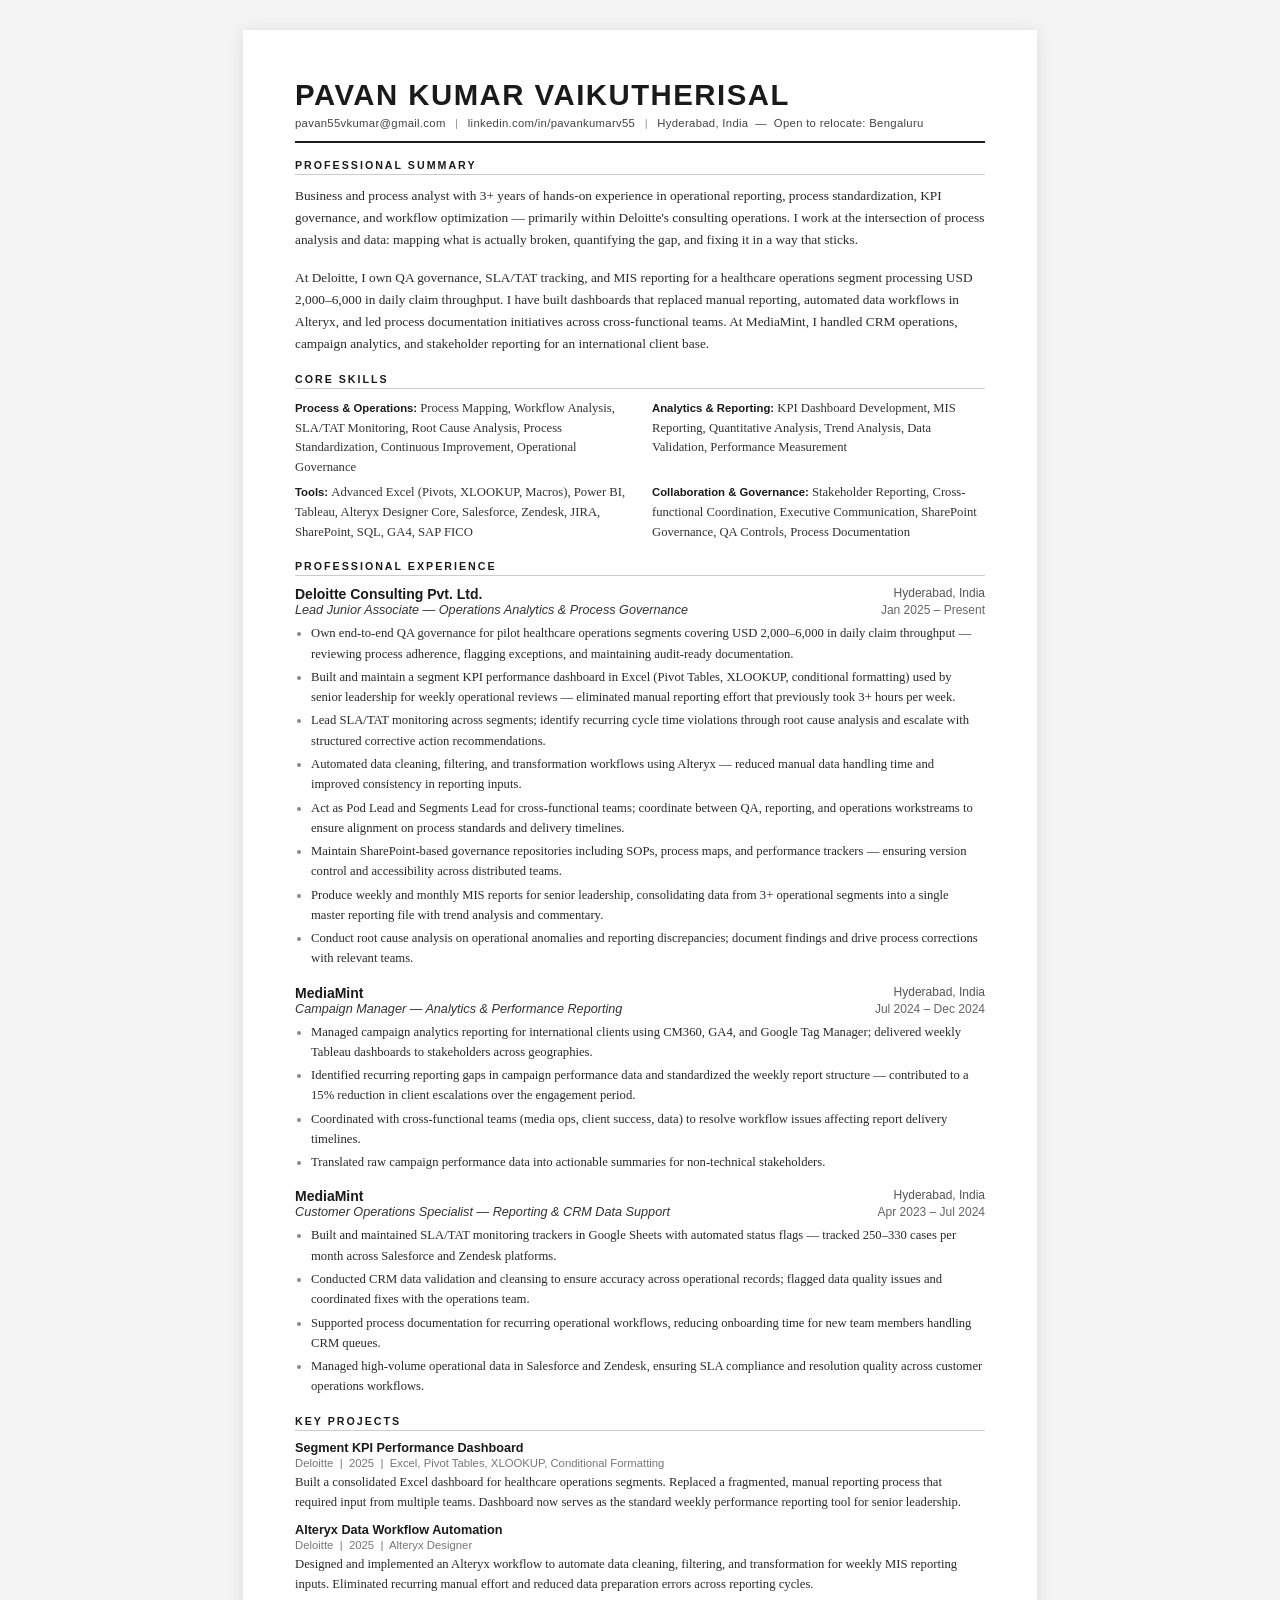
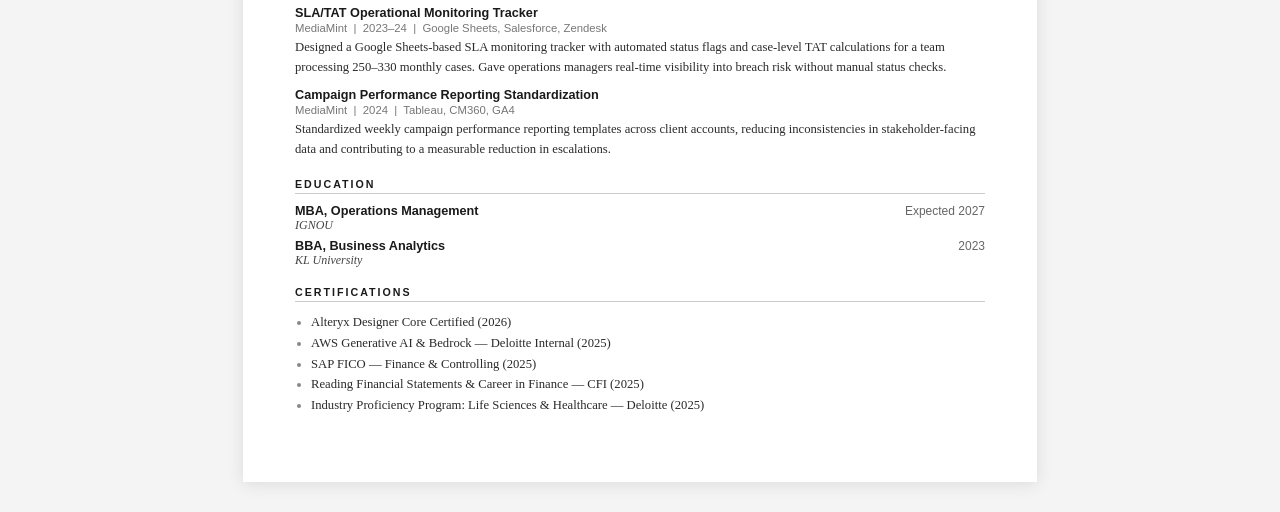
==== assets/Pavan_Kumar_Resume.html @ 333f991f "Add portfolio website, root README, requirements, and stripped resume" ====
<!DOCTYPE html>
<html lang="en">
<head>
  <meta charset="UTF-8" />
  <meta name="viewport" content="width=device-width, initial-scale=1.0" />
  <title>Pavan Kumar Vaikutherisal — Resume</title>
  <style>
    * {
      margin: 0;
      padding: 0;
      box-sizing: border-box;
    }

    body {
      font-family: 'Georgia', 'Times New Roman', serif;
      font-size: 10.5pt;
      color: #1a1a1a;
      background: #f4f4f4;
      padding: 30px 0;
    }

    .page {
      width: 794px;
      margin: 0 auto;
      background: #ffffff;
      padding: 48px 52px;
      box-shadow: 0 2px 16px rgba(0,0,0,0.10);
    }

    /* Header */
    .header {
      border-bottom: 2.5px solid #1a1a1a;
      padding-bottom: 12px;
      margin-bottom: 16px;
    }

    .header h1 {
      font-family: 'Arial', sans-serif;
      font-size: 22pt;
      font-weight: 700;
      letter-spacing: 1.5px;
      text-transform: uppercase;
      color: #1a1a1a;
      margin-bottom: 5px;
    }

    .contact-line {
      font-family: 'Arial', sans-serif;
      font-size: 8.5pt;
      color: #444;
      letter-spacing: 0.3px;
    }

    .contact-line a {
      color: #444;
      text-decoration: none;
    }

    .contact-line span {
      margin: 0 6px;
      color: #999;
    }

    /* Section */
    .section {
      margin-bottom: 18px;
    }

    .section-title {
      font-family: 'Arial', sans-serif;
      font-size: 8pt;
      font-weight: 700;
      letter-spacing: 2px;
      text-transform: uppercase;
      color: #1a1a1a;
      border-bottom: 1px solid #cccccc;
      padding-bottom: 3px;
      margin-bottom: 10px;
    }

    /* Summary */
    .summary p {
      font-size: 10pt;
      line-height: 1.65;
      color: #2a2a2a;
    }

    /* Skills Grid */
    .skills-grid {
      display: grid;
      grid-template-columns: 1fr 1fr;
      gap: 6px 24px;
    }

    .skill-row {
      font-size: 9.5pt;
      line-height: 1.55;
    }

    .skill-label {
      font-family: 'Arial', sans-serif;
      font-weight: 700;
      font-size: 8.5pt;
      color: #1a1a1a;
    }

    .skill-value {
      color: #333;
    }

    /* Job Entry */
    .job {
      margin-bottom: 16px;
    }

    .job-header {
      display: flex;
      justify-content: space-between;
      align-items: flex-start;
      margin-bottom: 1px;
    }

    .job-company {
      font-family: 'Arial', sans-serif;
      font-weight: 700;
      font-size: 10.5pt;
      color: #1a1a1a;
    }

    .job-location {
      font-family: 'Arial', sans-serif;
      font-size: 9pt;
      color: #555;
      text-align: right;
    }

    .job-title-row {
      display: flex;
      justify-content: space-between;
      margin-bottom: 6px;
    }

    .job-title {
      font-family: 'Arial', sans-serif;
      font-size: 9.5pt;
      font-style: italic;
      color: #333;
    }

    .job-date {
      font-family: 'Arial', sans-serif;
      font-size: 9pt;
      color: #666;
      white-space: nowrap;
    }

    ul.bullets {
      padding-left: 16px;
      list-style-type: disc;
    }

    ul.bullets li {
      font-size: 9.5pt;
      line-height: 1.6;
      color: #2a2a2a;
      margin-bottom: 3px;
    }

    ul.bullets li::marker {
      color: #888;
    }

    /* Projects */
    .project {
      margin-bottom: 11px;
    }

    .project-title {
      font-family: 'Arial', sans-serif;
      font-weight: 700;
      font-size: 9.5pt;
      color: #1a1a1a;
      margin-bottom: 2px;
    }

    .project-meta {
      font-family: 'Arial', sans-serif;
      font-size: 8.5pt;
      color: #777;
      margin-bottom: 3px;
    }

    .project p {
      font-size: 9.5pt;
      line-height: 1.6;
      color: #2a2a2a;
    }

    /* Education */
    .edu-row {
      display: flex;
      justify-content: space-between;
      margin-bottom: 6px;
    }

    .edu-left .degree {
      font-family: 'Arial', sans-serif;
      font-weight: 700;
      font-size: 9.5pt;
      color: #1a1a1a;
    }

    .edu-left .institution {
      font-size: 9pt;
      color: #444;
      font-style: italic;
    }

    .edu-right {
      font-family: 'Arial', sans-serif;
      font-size: 9pt;
      color: #666;
      text-align: right;
      white-space: nowrap;
    }

    /* Certifications */
    .cert-list {
      padding-left: 16px;
      list-style-type: disc;
    }

    .cert-list li {
      font-size: 9.5pt;
      line-height: 1.65;
      color: #2a2a2a;
    }

    .cert-list li::marker {
      color: #888;
    }

    /* Print */
    @media print {
      body {
        background: white;
        padding: 0;
      }
      .page {
        box-shadow: none;
        padding: 32px 40px;
        width: 100%;
      }
    }
  </style>
</head>
<body>
  <div class="page">

    <!-- HEADER -->
    <div class="header">
      <h1>Pavan Kumar Vaikutherisal</h1>
      <div class="contact-line">
        pavan55vkumar@gmail.com
        <span>|</span>
        <a href="https://linkedin.com/in/pavankumarv55" target="_blank">linkedin.com/in/pavankumarv55</a>
        <span>|</span>
        Hyderabad, India &nbsp;&mdash;&nbsp; Open to relocate: Bengaluru
      </div>
    </div>

    <!-- SUMMARY -->
    <div class="section summary">
      <div class="section-title">Professional Summary</div>
      <p>
        Business and process analyst with 3+ years of hands-on experience in operational reporting, process standardization,
        KPI governance, and workflow optimization — primarily within Deloitte's consulting operations. I work at the intersection
        of process analysis and data: mapping what is actually broken, quantifying the gap, and fixing it in a way that sticks.
      </p>
      <br />
      <p>
        At Deloitte, I own QA governance, SLA/TAT tracking, and MIS reporting for a healthcare operations segment processing
        USD 2,000–6,000 in daily claim throughput. I have built dashboards that replaced manual reporting, automated data
        workflows in Alteryx, and led process documentation initiatives across cross-functional teams. At MediaMint, I handled
        CRM operations, campaign analytics, and stakeholder reporting for an international client base.
      </p>
    </div>

    <!-- CORE SKILLS -->
    <div class="section">
      <div class="section-title">Core Skills</div>
      <div class="skills-grid">
        <div class="skill-row">
          <span class="skill-label">Process &amp; Operations: </span>
          <span class="skill-value">Process Mapping, Workflow Analysis, SLA/TAT Monitoring, Root Cause Analysis, Process Standardization, Continuous Improvement, Operational Governance</span>
        </div>
        <div class="skill-row">
          <span class="skill-label">Analytics &amp; Reporting: </span>
          <span class="skill-value">KPI Dashboard Development, MIS Reporting, Quantitative Analysis, Trend Analysis, Data Validation, Performance Measurement</span>
        </div>
        <div class="skill-row">
          <span class="skill-label">Tools: </span>
          <span class="skill-value">Advanced Excel (Pivots, XLOOKUP, Macros), Power BI, Tableau, Alteryx Designer Core, Salesforce, Zendesk, JIRA, SharePoint, SQL, GA4, SAP FICO</span>
        </div>
        <div class="skill-row">
          <span class="skill-label">Collaboration &amp; Governance: </span>
          <span class="skill-value">Stakeholder Reporting, Cross-functional Coordination, Executive Communication, SharePoint Governance, QA Controls, Process Documentation</span>
        </div>
      </div>
    </div>

    <!-- EXPERIENCE -->
    <div class="section">
      <div class="section-title">Professional Experience</div>

      <!-- Deloitte -->
      <div class="job">
        <div class="job-header">
          <div class="job-company">Deloitte Consulting Pvt. Ltd.</div>
          <div class="job-location">Hyderabad, India</div>
        </div>
        <div class="job-title-row">
          <div class="job-title">Lead Junior Associate — Operations Analytics &amp; Process Governance</div>
          <div class="job-date">Jan 2025 – Present</div>
        </div>
        <ul class="bullets">
          <li>Own end-to-end QA governance for pilot healthcare operations segments covering USD 2,000–6,000 in daily claim throughput — reviewing process adherence, flagging exceptions, and maintaining audit-ready documentation.</li>
          <li>Built and maintain a segment KPI performance dashboard in Excel (Pivot Tables, XLOOKUP, conditional formatting) used by senior leadership for weekly operational reviews — eliminated manual reporting effort that previously took 3+ hours per week.</li>
          <li>Lead SLA/TAT monitoring across segments; identify recurring cycle time violations through root cause analysis and escalate with structured corrective action recommendations.</li>
          <li>Automated data cleaning, filtering, and transformation workflows using Alteryx — reduced manual data handling time and improved consistency in reporting inputs.</li>
          <li>Act as Pod Lead and Segments Lead for cross-functional teams; coordinate between QA, reporting, and operations workstreams to ensure alignment on process standards and delivery timelines.</li>
          <li>Maintain SharePoint-based governance repositories including SOPs, process maps, and performance trackers — ensuring version control and accessibility across distributed teams.</li>
          <li>Produce weekly and monthly MIS reports for senior leadership, consolidating data from 3+ operational segments into a single master reporting file with trend analysis and commentary.</li>
          <li>Conduct root cause analysis on operational anomalies and reporting discrepancies; document findings and drive process corrections with relevant teams.</li>
        </ul>
      </div>

      <!-- MediaMint Campaign Manager -->
      <div class="job">
        <div class="job-header">
          <div class="job-company">MediaMint</div>
          <div class="job-location">Hyderabad, India</div>
        </div>
        <div class="job-title-row">
          <div class="job-title">Campaign Manager — Analytics &amp; Performance Reporting</div>
          <div class="job-date">Jul 2024 – Dec 2024</div>
        </div>
        <ul class="bullets">
          <li>Managed campaign analytics reporting for international clients using CM360, GA4, and Google Tag Manager; delivered weekly Tableau dashboards to stakeholders across geographies.</li>
          <li>Identified recurring reporting gaps in campaign performance data and standardized the weekly report structure — contributed to a 15% reduction in client escalations over the engagement period.</li>
          <li>Coordinated with cross-functional teams (media ops, client success, data) to resolve workflow issues affecting report delivery timelines.</li>
          <li>Translated raw campaign performance data into actionable summaries for non-technical stakeholders.</li>
        </ul>
      </div>

      <!-- MediaMint Ops Specialist -->
      <div class="job">
        <div class="job-header">
          <div class="job-company">MediaMint</div>
          <div class="job-location">Hyderabad, India</div>
        </div>
        <div class="job-title-row">
          <div class="job-title">Customer Operations Specialist — Reporting &amp; CRM Data Support</div>
          <div class="job-date">Apr 2023 – Jul 2024</div>
        </div>
        <ul class="bullets">
          <li>Built and maintained SLA/TAT monitoring trackers in Google Sheets with automated status flags — tracked 250–330 cases per month across Salesforce and Zendesk platforms.</li>
          <li>Conducted CRM data validation and cleansing to ensure accuracy across operational records; flagged data quality issues and coordinated fixes with the operations team.</li>
          <li>Supported process documentation for recurring operational workflows, reducing onboarding time for new team members handling CRM queues.</li>
          <li>Managed high-volume operational data in Salesforce and Zendesk, ensuring SLA compliance and resolution quality across customer operations workflows.</li>
        </ul>
      </div>
    </div>

    <!-- PROJECTS -->
    <div class="section">
      <div class="section-title">Key Projects</div>

      <div class="project">
        <div class="project-title">Segment KPI Performance Dashboard</div>
        <div class="project-meta">Deloitte &nbsp;|&nbsp; 2025 &nbsp;|&nbsp; Excel, Pivot Tables, XLOOKUP, Conditional Formatting</div>
        <p>Built a consolidated Excel dashboard for healthcare operations segments. Replaced a fragmented, manual reporting process that required input from multiple teams. Dashboard now serves as the standard weekly performance reporting tool for senior leadership.</p>
      </div>

      <div class="project">
        <div class="project-title">Alteryx Data Workflow Automation</div>
        <div class="project-meta">Deloitte &nbsp;|&nbsp; 2025 &nbsp;|&nbsp; Alteryx Designer</div>
        <p>Designed and implemented an Alteryx workflow to automate data cleaning, filtering, and transformation for weekly MIS reporting inputs. Eliminated recurring manual effort and reduced data preparation errors across reporting cycles.</p>
      </div>

      <div class="project">
        <div class="project-title">SLA/TAT Operational Monitoring Tracker</div>
        <div class="project-meta">MediaMint &nbsp;|&nbsp; 2023–24 &nbsp;|&nbsp; Google Sheets, Salesforce, Zendesk</div>
        <p>Designed a Google Sheets-based SLA monitoring tracker with automated status flags and case-level TAT calculations for a team processing 250–330 monthly cases. Gave operations managers real-time visibility into breach risk without manual status checks.</p>
      </div>

      <div class="project">
        <div class="project-title">Campaign Performance Reporting Standardization</div>
        <div class="project-meta">MediaMint &nbsp;|&nbsp; 2024 &nbsp;|&nbsp; Tableau, CM360, GA4</div>
        <p>Standardized weekly campaign performance reporting templates across client accounts, reducing inconsistencies in stakeholder-facing data and contributing to a measurable reduction in escalations.</p>
      </div>
    </div>

    <!-- EDUCATION -->
    <div class="section">
      <div class="section-title">Education</div>
      <div class="edu-row">
        <div class="edu-left">
          <div class="degree">MBA, Operations Management</div>
          <div class="institution">IGNOU</div>
        </div>
        <div class="edu-right">Expected 2027</div>
      </div>
      <div class="edu-row">
        <div class="edu-left">
          <div class="degree">BBA, Business Analytics</div>
          <div class="institution">KL University</div>
        </div>
        <div class="edu-right">2023</div>
      </div>
    </div>

    <!-- CERTIFICATIONS -->
    <div class="section">
      <div class="section-title">Certifications</div>
      <ul class="cert-list">
        <li>Alteryx Designer Core Certified (2026)</li>
        <li>AWS Generative AI &amp; Bedrock — Deloitte Internal (2025)</li>
        <li>SAP FICO — Finance &amp; Controlling (2025)</li>
        <li>Reading Financial Statements &amp; Career in Finance — CFI (2025)</li>
        <li>Industry Proficiency Program: Life Sciences &amp; Healthcare — Deloitte (2025)</li>
      </ul>
    </div>

  </div>
</body>
</html>
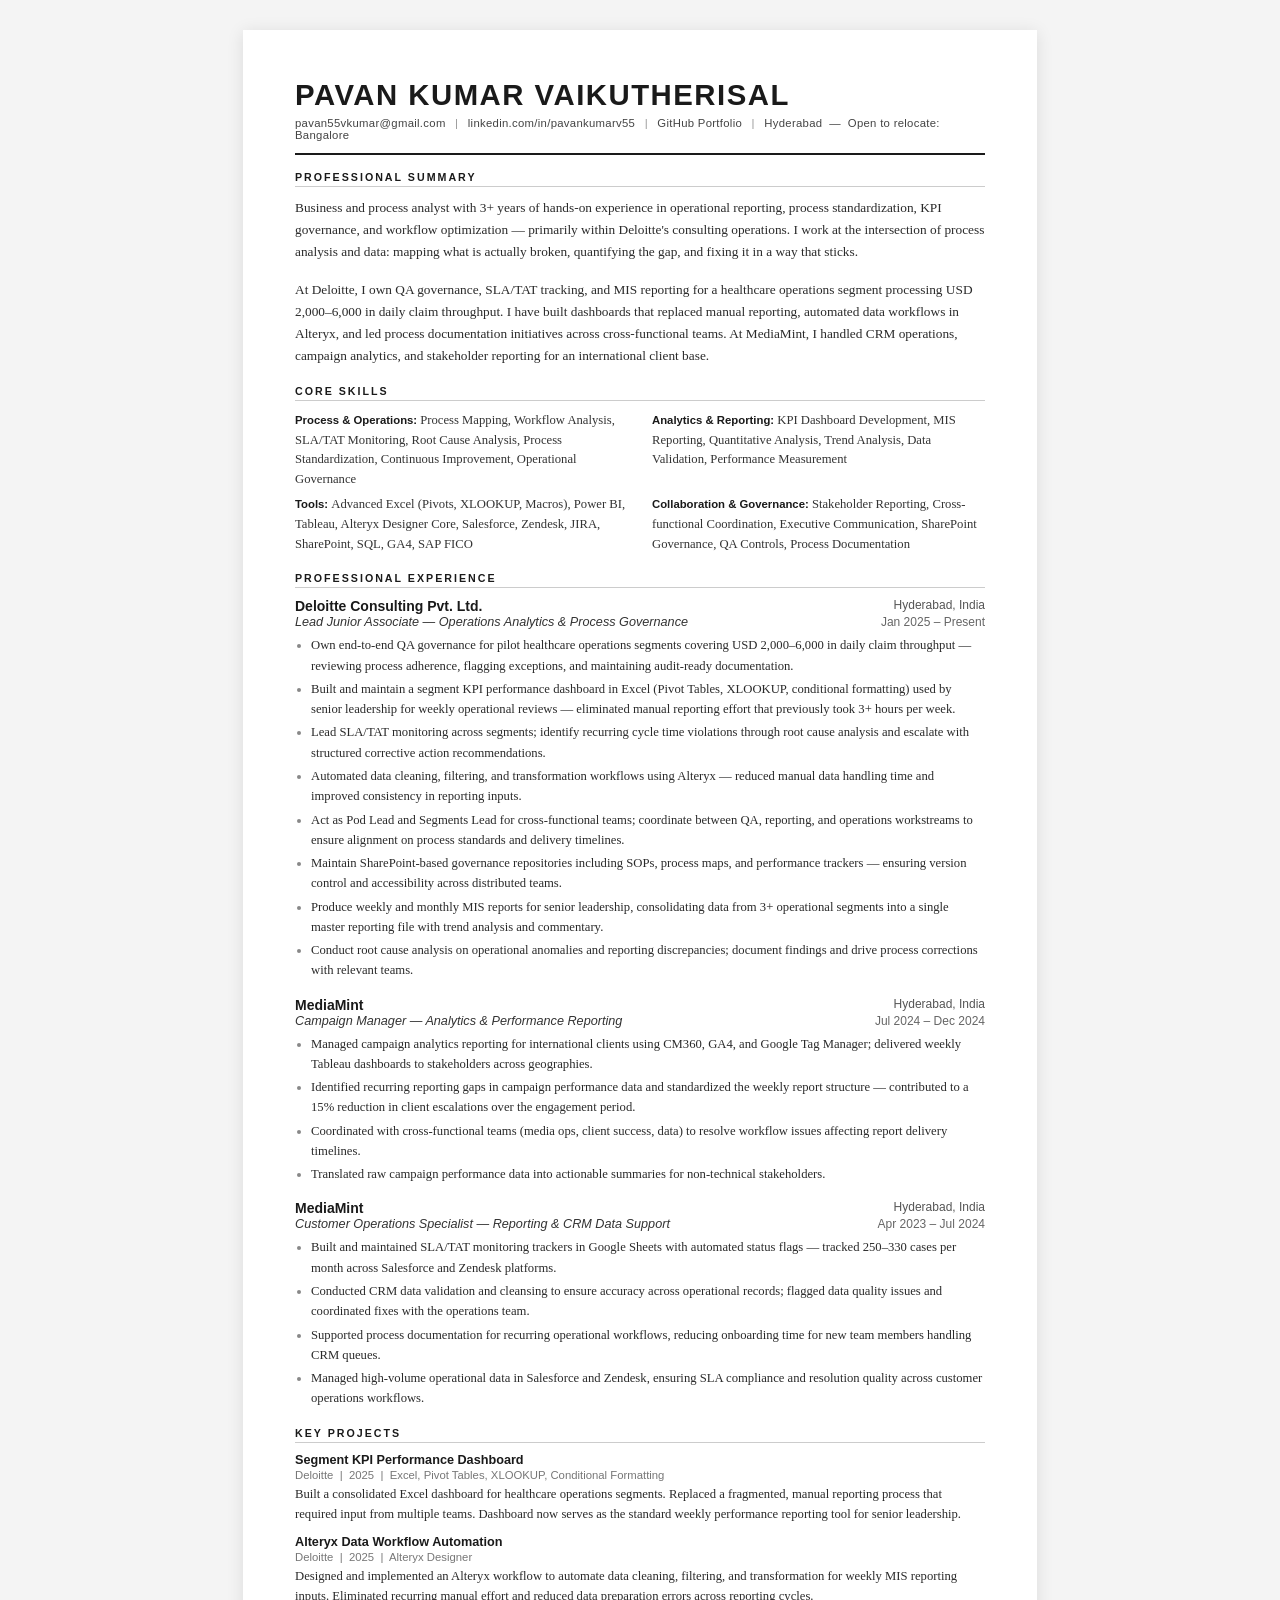
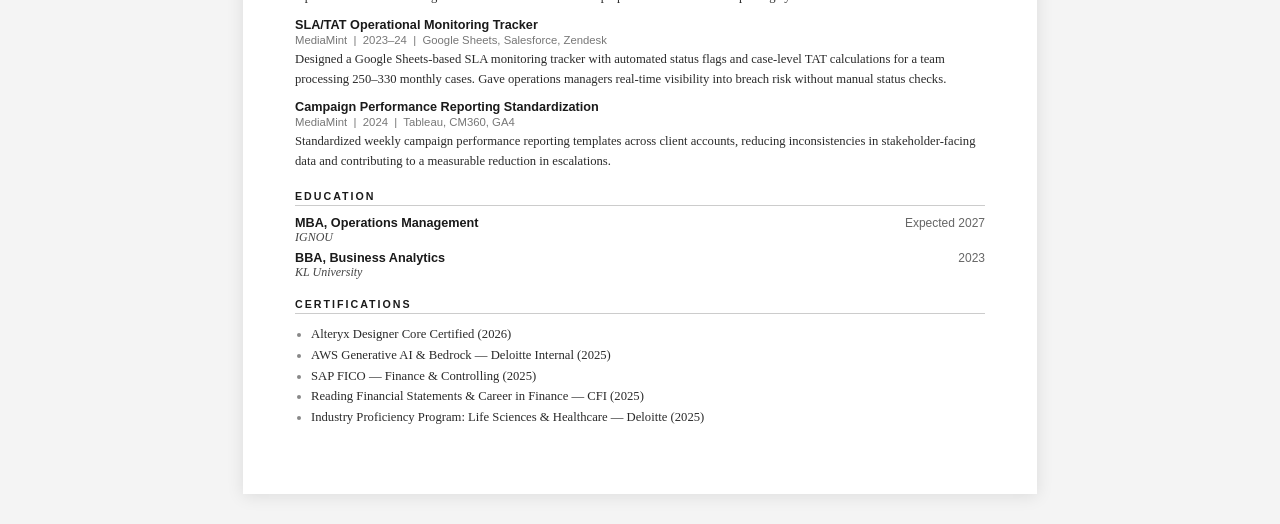
==== commit 2636fc1f: "security: remove phone number from resume in portfolio to protect privacy" ====
--- a/assets/Pavan_Kumar_Resume.html
+++ b/assets/Pavan_Kumar_Resume.html
@@ -261,11 +261,13 @@
     <div class="header">
       <h1>Pavan Kumar Vaikutherisal</h1>
       <div class="contact-line">
-        pavan55vkumar@gmail.com
+        <a href="mailto:pavan55vkumar@gmail.com">pavan55vkumar@gmail.com</a>
         <span>|</span>
         <a href="https://linkedin.com/in/pavankumarv55" target="_blank">linkedin.com/in/pavankumarv55</a>
         <span>|</span>
-        Hyderabad, India &nbsp;&mdash;&nbsp; Open to relocate: Bengaluru
+        <a href="https://github.com/pavan55vkumar-afk/Enterprise-Analytics-Portfolio">GitHub Portfolio</a>
+        <span>|</span>
+        Hyderabad &nbsp;&mdash;&nbsp; Open to relocate: Bangalore
       </div>
     </div>
 
